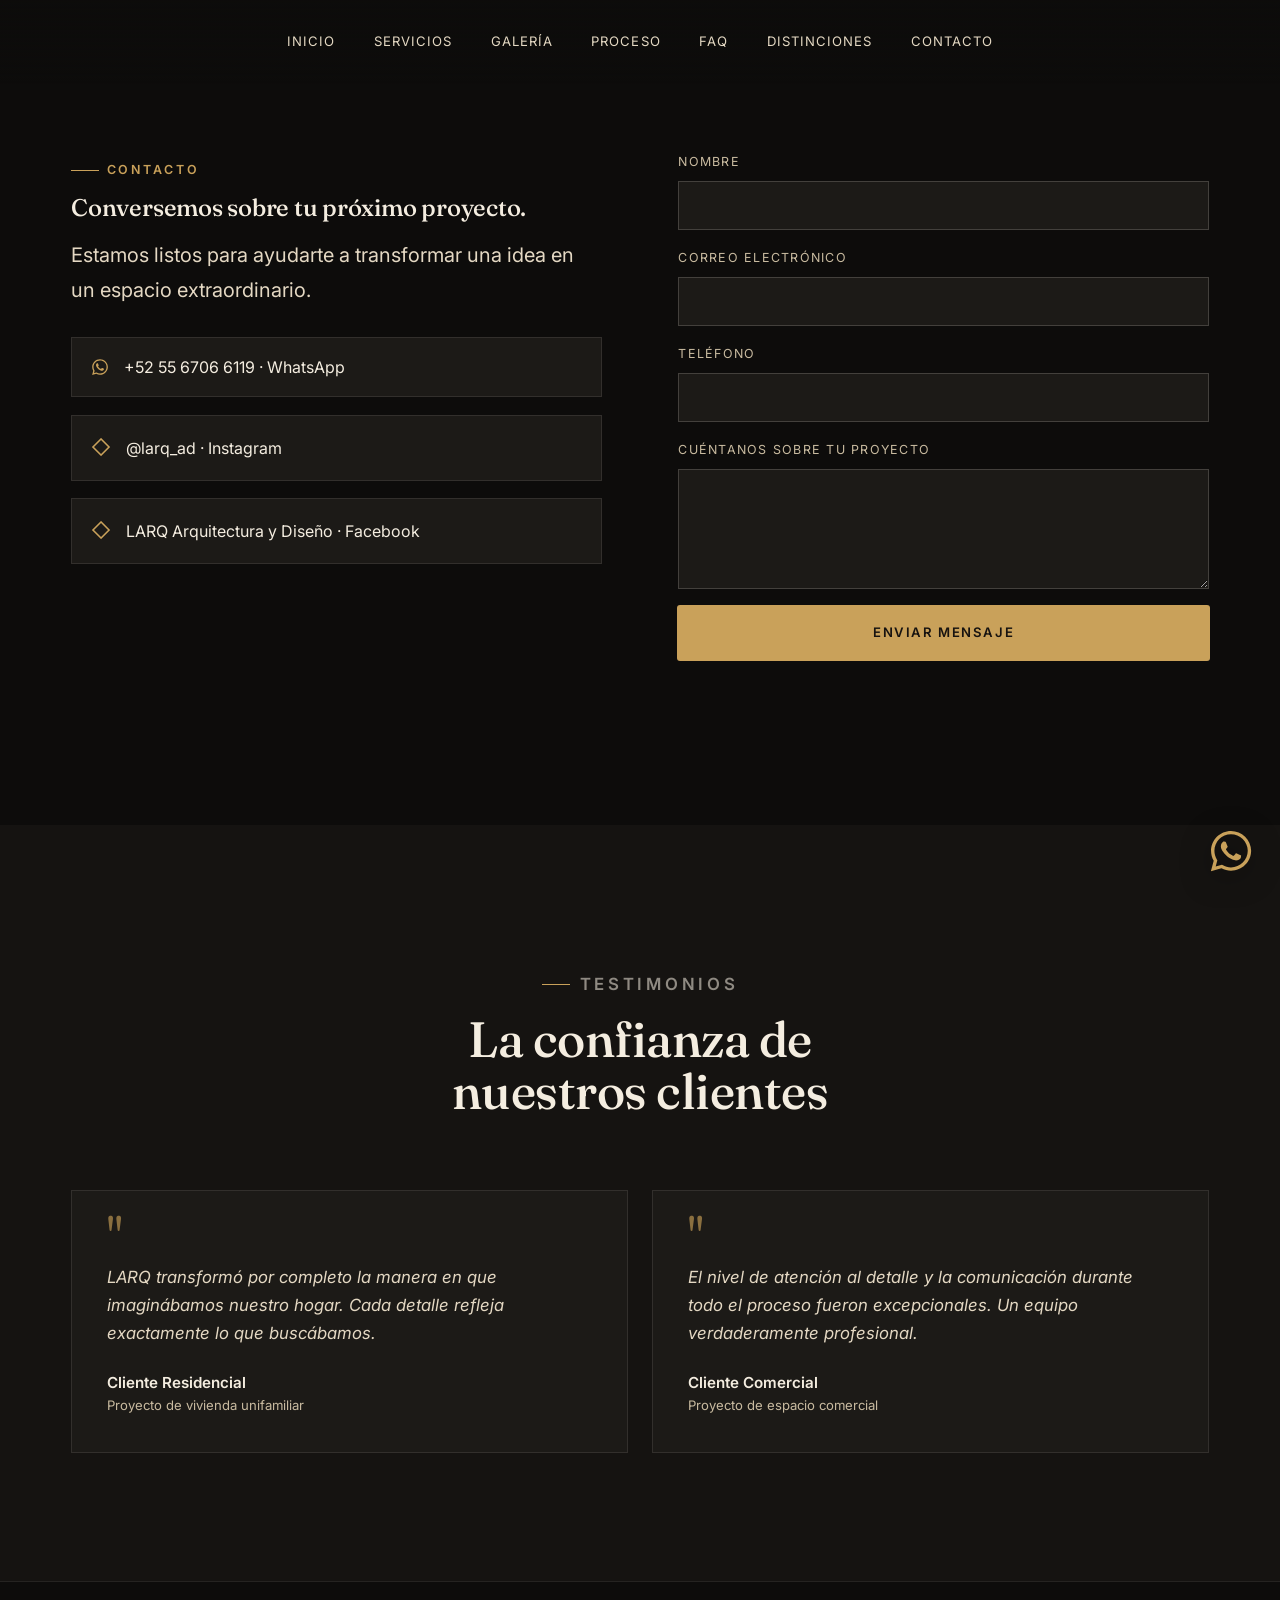
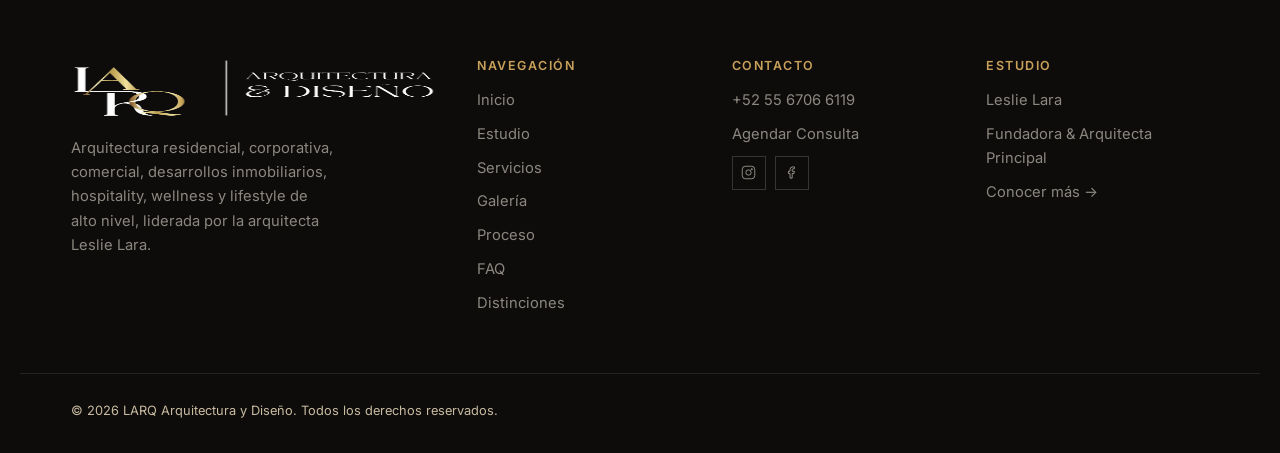
==== contacto.html @ 35f8467f "Mejora desempeño" ====
<!doctype html>
<html lang="es">
<head>
  <meta charset="utf-8">
  <!-- Google Tag Manager -->
  <script>(function(w,d,s,l,i){w[l]=w[l]||[];w[l].push({'gtm.start':
  new Date().getTime(),event:'gtm.js'});var f=d.getElementsByTagName(s)[0],
  j=d.createElement(s),dl=l!='dataLayer'?'&l='+l:'';j.async=true;j.src=
  'https://www.googletagmanager.com/gtm.js?id='+i+dl;f.parentNode.insertBefore(j,f);
  })(window,document,'script','dataLayer','GTM-MJV6HFCL');</script>
  <!-- End Google Tag Manager -->
  <meta name="viewport" content="width=device-width, initial-scale=1">
  <title>Contacto | LARQ Arquitectura y Diseño</title>
  <meta name="description" content="Conversemos sobre tu próximo proyecto. Escríbenos por WhatsApp, Instagram o el formulario de contacto y agendemos una primera consulta.">
  <meta name="robots" content="index, follow, max-image-preview:large">
  <meta name="theme-color" content="#0d0c0b">
  <link rel="canonical" href="https://larqad.com/contacto.html">
  <meta property="og:type" content="website">
  <meta property="og:site_name" content="LARQ Arquitectura y Diseño">
  <meta property="og:locale" content="es_MX">
  <meta property="og:url" content="https://larqad.com/contacto.html">
  <meta property="og:title" content="Contacto | LARQ Arquitectura y Diseño">
  <meta property="og:description" content="Conversemos sobre tu próximo proyecto. Escríbenos por WhatsApp, Instagram o el formulario de contacto y agendemos una primera consulta.">
  <meta property="og:image" content="https://larqad.com/assets/img/gallery/candelabro-completo.webp">
  <meta name="twitter:card" content="summary_large_image">
  <meta name="twitter:title" content="Contacto | LARQ Arquitectura y Diseño">
  <meta name="twitter:description" content="Conversemos sobre tu próximo proyecto. Escríbenos por WhatsApp, Instagram o el formulario de contacto y agendemos una primera consulta.">
  <meta name="twitter:image" content="https://larqad.com/assets/img/gallery/candelabro-completo.webp">
  <link rel="icon" href="assets/img/favicon-32x32.png" sizes="32x32" type="image/png">
  <link rel="icon" href="assets/img/favicon-16x16.png" sizes="16x16" type="image/png">
  <link rel="apple-touch-icon" href="assets/img/apple-touch-icon.png">
  <link rel="manifest" href="site.webmanifest">
  <!-- Verificación de Google Search Console: verifica el dominio por DNS (recomendado) en
       search.google.com/search-console — no requiere tocar este archivo. Si prefieres el método
       de meta tag en su lugar, Google te da una línea <meta name="google-site-verification" ...>
       para pegar aquí. -->
  <link rel="preconnect" href="https://fonts.googleapis.com">
  <link rel="preconnect" href="https://fonts.gstatic.com" crossorigin>
  <link rel="preload" as="style" href="https://fonts.googleapis.com/css2?family=Fraunces:ital,opsz,wght@0,9..144,300..700;1,9..144,300..700&family=Inter:wght@300;400;500;600;700&display=swap">
  <link href="https://fonts.googleapis.com/css2?family=Fraunces:ital,opsz,wght@0,9..144,300..700;1,9..144,300..700&family=Inter:wght@300;400;500;600;700&display=swap" rel="stylesheet" media="print" onload="this.media='all'">
  <noscript><link href="https://fonts.googleapis.com/css2?family=Fraunces:ital,opsz,wght@0,9..144,300..700;1,9..144,300..700&family=Inter:wght@300;400;500;600;700&display=swap" rel="stylesheet"></noscript>
  <link rel="stylesheet" href="styles.css?v=1">
</head>
<body>
  <!-- Google Tag Manager (noscript) -->
  <noscript><iframe src="https://www.googletagmanager.com/ns.html?id=GTM-MJV6HFCL"
  height="0" width="0" style="display:none;visibility:hidden"></iframe></noscript>
  <!-- End Google Tag Manager (noscript) -->

  <a href="#main" class="skip-link">Saltar al contenido</a>

  <div class="splash" aria-hidden="true">
    <img src="assets/img/logo-full.webp" alt="" width="800" height="341">
  </div>

  <header class="nav">
    <div class="container nav-inner">
      <nav class="nav-links" aria-label="Navegación principal">
        <a href="index.html">Inicio</a>
        <a href="servicios.html">Servicios</a>
        <a href="galeria.html">Galería</a>
        <a href="proceso.html">Proceso</a>
        <a href="faq.html">FAQ</a>
        <a href="reconocimientos.html">Distinciones</a>
        <a href="contacto.html" class="active">Contacto</a>
      </nav>
      <button class="nav-burger" aria-label="Abrir menú" aria-expanded="false">
        <span></span><span></span><span></span>
      </button>
    </div>
  </header>

  <div class="mobile-menu" id="mobile-menu">
    <div class="nav-logo"><img src="assets/img/logo-full.webp" alt="LARQ Arquitectura y Diseño" width="800" height="341"></div>
    <a href="index.html">Inicio</a>
    <a href="servicios.html">Servicios</a>
    <a href="galeria.html">Galería</a>
    <a href="proceso.html">Proceso</a>
    <a href="faq.html">FAQ</a>
    <a href="reconocimientos.html">Distinciones</a>
    <a href="contacto.html">Contacto</a>
    <div class="mobile-menu-foot">
      <span>@larq_ad</span>
    </div>
  </div>

  <main id="main">

    <section class="section page-head" id="contacto">
      <div class="container">
        <div class="contact-grid">
          <div class="reveal">
            <p class="kicker">Contacto</p>
            <h1 style="margin-top:.9rem;">Conversemos sobre tu próximo proyecto.</h1>
            <p class="lede" style="margin-top:1.1rem;">Estamos listos para ayudarte a transformar una idea en un espacio extraordinario.</p>
            <div class="contact-info-list">
              <a class="contact-info-item" href="https://wa.me/525567066119" target="_blank" rel="noopener">
                <span class="ico"><svg viewBox="0 0 448 512" fill="currentColor" width="18" height="18" aria-hidden="true"><path d="M380.9 97.1C339 55.1 283.2 32 223.9 32c-122.4 0-222 99.6-222 222 0 39.1 10.2 77.3 29.6 111L0 480l117.7-30.9c32.4 17.7 68.9 27 106.1 27h.1c122.3 0 224.1-99.6 224.1-222 0-59.3-25.2-115-67.1-157zm-157 341.6c-33.2 0-65.7-8.9-94-25.7l-6.7-4-69.8 18.3L72 359.2l-4.4-7c-18.5-29.4-28.2-63.3-28.2-98.2 0-101.7 82.8-184.5 184.6-184.5 49.3 0 95.6 19.2 130.4 54.1 34.8 34.9 56.2 81.2 56.1 130.5 0 101.8-84.9 184.6-186.6 184.6zm101.2-138.2c-5.5-2.8-32.8-16.2-37.9-18-5.1-1.9-8.8-2.8-12.5 2.8-3.7 5.6-14.3 18-17.6 21.8-3.2 3.7-6.5 4.2-12 1.4-32.6-16.3-54-29.1-75.5-66-5.7-9.8 5.7-9.1 16.3-30.3 1.8-3.7.9-6.9-.5-9.7-1.4-2.8-12.5-30.1-17.1-41.2-4.5-10.8-9.1-9.3-12.5-9.5-3.2-.2-6.9-.2-10.6-.2-3.7 0-9.7 1.4-14.8 6.9-5.1 5.6-19.4 19-19.4 46.3 0 27.3 19.9 53.7 22.6 57.4 2.8 3.7 39.1 59.7 94.8 83.8 35.2 15.2 49 16.5 66.6 13.9 10.7-1.6 32.8-13.4 37.4-26.4 4.6-13 4.6-24.1 3.2-26.4-1.3-2.5-5-3.9-10.5-6.6z"/></svg></span><span>+52 55 6706 6119 · WhatsApp</span>
              </a>
              <a class="contact-info-item" href="https://instagram.com/larq_ad" target="_blank" rel="noopener">
                <span class="ico">◇</span><span>@larq_ad · Instagram</span>
              </a>
              <a class="contact-info-item" href="https://www.facebook.com/larqad" target="_blank" rel="noopener">
                <span class="ico">◇</span><span>LARQ Arquitectura y Diseño · Facebook</span>
              </a>
            </div>
          </div>
          <div class="contact-form-wrap reveal">
            <!-- Conectado al Formspree de EdgeBeyond (mismo endpoint que Emerald Spring Hill), enviando a admin@edgebeyond.solutions -->
            <form class="contact-form" data-contact-form action="https://formspree.io/f/xjgndogp" method="POST">
              <input type="hidden" name="_subject" value="Nuevo mensaje de contacto — Sitio LARQ">
              <input type="hidden" name="_sitio" value="larqad.com">
              <div class="field">
                <label for="name">Nombre</label>
                <input id="name" name="name" type="text" required autocomplete="name">
              </div>
              <div class="field">
                <label for="email">Correo Electrónico</label>
                <input id="email" name="email" type="email" required autocomplete="email">
              </div>
              <div class="field">
                <label for="phone">Teléfono</label>
                <input id="phone" name="phone" type="tel" autocomplete="tel">
              </div>
              <div class="field">
                <label for="message">Cuéntanos sobre tu proyecto</label>
                <textarea id="message" name="message" required></textarea>
              </div>
              <button type="submit" class="btn btn-primary">Enviar mensaje</button>
              <p class="form-status" role="status" aria-live="polite"></p>
            </form>
            <div class="form-success" hidden>
              <div class="form-success-icon">✓</div>
              <h3>Mensaje enviado</h3>
              <p>Gracias por escribirnos. Nos pondremos en contacto contigo muy pronto.</p>
            </div>
          </div>
        </div>
      </div>
    </section>

    <section class="section section-alt" id="testimonios">
      <div class="container">
        <div class="section-head center reveal" style="margin-left:auto;margin-right:auto;">
          <p class="kicker">Testimonios</p>
          <h2>La confianza de nuestros clientes</h2>
        </div>
        <div class="testi-track reveal">
          <div class="testi-card">
            <div class="quote-mark">"</div>
            <p>LARQ transformó por completo la manera en que imaginábamos nuestro hogar. Cada detalle refleja exactamente lo que buscábamos.</p>
            <div class="testi-name">Cliente Residencial</div>
            <div class="testi-role">Proyecto de vivienda unifamiliar</div>
          </div>
          <div class="testi-card">
            <div class="quote-mark">"</div>
            <p>El nivel de atención al detalle y la comunicación durante todo el proceso fueron excepcionales. Un equipo verdaderamente profesional.</p>
            <div class="testi-name">Cliente Comercial</div>
            <div class="testi-role">Proyecto de espacio comercial</div>
          </div>
        </div>
      </div>
    </section>

  </main>

  <footer class="footer">
    <div class="container footer-grid">
      <div>
        <div class="footer-logo"><img src="assets/img/logo-full.webp" alt="LARQ Arquitectura y Diseño" width="800" height="341"></div>
        <p style="margin-top:1.2rem; color:var(--beige-mute); max-width:32ch; font-size:.92rem;">Arquitectura residencial, corporativa, comercial, desarrollos inmobiliarios, hospitality, wellness y lifestyle de alto nivel, liderada por la arquitecta Leslie Lara.</p>
      </div>
      <div class="footer-cols">
        <div class="footer-col">
          <h3>Navegación</h3>
          <a href="index.html">Inicio</a>
          <a href="estudio.html">Estudio</a>
          <a href="servicios.html">Servicios</a>
          <a href="galeria.html">Galería</a>
          <a href="proceso.html">Proceso</a>
          <a href="faq.html">FAQ</a>
          <a href="reconocimientos.html">Distinciones</a>
        </div>
        <div class="footer-col">
          <h3>Contacto</h3>
          <a href="https://wa.me/525567066119" target="_blank" rel="noopener">+52 55 6706 6119</a>
          <a href="contacto.html">Agendar Consulta</a>
          <div class="footer-social">
            <a href="https://instagram.com/larq_ad" target="_blank" rel="noopener" aria-label="Instagram">
              <svg viewBox="0 0 24 24" fill="none" stroke="currentColor" stroke-width="1.6"><rect x="2" y="2" width="20" height="20" rx="5"/><circle cx="12" cy="12" r="4.2"/><circle cx="17.3" cy="6.7" r="1"/></svg>
            </a>
            <a href="https://www.facebook.com/larqad" target="_blank" rel="noopener" aria-label="Facebook">
              <svg viewBox="0 0 24 24" fill="none" stroke="currentColor" stroke-width="1.6"><path d="M15 3h-2.5A4.5 4.5 0 0 0 8 7.5V10H5.5v3.5H8V21h3.5v-7.5h3l.5-3.5h-3.5V7.5c0-.8.7-1.5 1.5-1.5H15V3z"/></svg>
            </a>
          </div>
        </div>
        <div class="footer-col">
          <h3>Estudio</h3>
          <span>Leslie Lara</span>
          <span>Fundadora &amp; Arquitecta Principal</span>
          <a href="estudio.html">Conocer más →</a>
        </div>
      </div>
    </div>
    <div class="container footer-bottom">
      <span>© <span id="year"></span> LARQ Arquitectura y Diseño. Todos los derechos reservados.</span>
    </div>
  </footer>

  <div class="lightbox" role="dialog" aria-modal="true" aria-label="Visor de imágenes">
    <button class="lightbox-close" aria-label="Cerrar">✕</button>
    <button class="lightbox-prev" aria-label="Anterior">‹</button>
    <img src="" alt="">
    <button class="lightbox-next" aria-label="Siguiente">›</button>
    <div class="lightbox-caption"></div>
  </div>

  <a class="whatsapp-float" href="https://wa.me/525567066119" target="_blank" rel="noopener" aria-label="Escríbenos por WhatsApp"><svg viewBox="0 0 448 512" fill="currentColor" width="22" height="22" aria-hidden="true"><path d="M380.9 97.1C339 55.1 283.2 32 223.9 32c-122.4 0-222 99.6-222 222 0 39.1 10.2 77.3 29.6 111L0 480l117.7-30.9c32.4 17.7 68.9 27 106.1 27h.1c122.3 0 224.1-99.6 224.1-222 0-59.3-25.2-115-67.1-157zm-157 341.6c-33.2 0-65.7-8.9-94-25.7l-6.7-4-69.8 18.3L72 359.2l-4.4-7c-18.5-29.4-28.2-63.3-28.2-98.2 0-101.7 82.8-184.5 184.6-184.5 49.3 0 95.6 19.2 130.4 54.1 34.8 34.9 56.2 81.2 56.1 130.5 0 101.8-84.9 184.6-186.6 184.6zm101.2-138.2c-5.5-2.8-32.8-16.2-37.9-18-5.1-1.9-8.8-2.8-12.5 2.8-3.7 5.6-14.3 18-17.6 21.8-3.2 3.7-6.5 4.2-12 1.4-32.6-16.3-54-29.1-75.5-66-5.7-9.8 5.7-9.1 16.3-30.3 1.8-3.7.9-6.9-.5-9.7-1.4-2.8-12.5-30.1-17.1-41.2-4.5-10.8-9.1-9.3-12.5-9.5-3.2-.2-6.9-.2-10.6-.2-3.7 0-9.7 1.4-14.8 6.9-5.1 5.6-19.4 19-19.4 46.3 0 27.3 19.9 53.7 22.6 57.4 2.8 3.7 39.1 59.7 94.8 83.8 35.2 15.2 49 16.5 66.6 13.9 10.7-1.6 32.8-13.4 37.4-26.4 4.6-13 4.6-24.1 3.2-26.4-1.3-2.5-5-3.9-10.5-6.6z"/></svg></a>

  <script defer src="main.js?v=1"></script>
  <script>document.getElementById("year").textContent = new Date().getFullYear();</script>
</body>
</html>
---- styles.css ----
/* =============================================================
   LARQ ARQUITECTURA Y DISEÑO — styles.css
   1. Tokens
   2. Reset & base
   3. Utilities
   4. Typography
   5. Components
   6. Sections
   7. Effects
   8. Responsive
   9. Reduced motion
   ============================================================= */

/* =============================================================
   1. Tokens
   ============================================================= */
:root {
  --bg:        #0d0c0b;   /* negro arquitectónico, nunca #000 puro */
  --bg-2:      #151311;   /* grafito */
  --bg-3:      #1c1a17;   /* carbón / cards */
  --antracita: #262320;

  --cream:     #f4ede0;   /* marfil / blanco cálido */
  --sand:      #e4d8c3;   /* arena */
  --beige:     #c9bba0;   /* beige cálido, metadatos */
  --beige-mute: rgba(244,237,224,0.55);

  --gold:      #c9a15a;   /* dorado cepillado */
  --gold-bright: #e8c580; /* oro champagne */
  --gold-dim:  #8a6f3f;

  --line:      rgba(244,237,224,0.10);
  --line-strong: rgba(244,237,224,0.18);

  --ease-out:  cubic-bezier(0.16, 1, 0.3, 1);
  --ease-in:   cubic-bezier(0.7, 0, 0.84, 0);
  --ease-soft: cubic-bezier(0.25, 0.46, 0.45, 0.94);

  --serif: "Fraunces", "Times New Roman", serif;
  --sans: "Inter", -apple-system, sans-serif;

  --container: 1240px;
  --gutter: clamp(1.25rem, 4vw, 3.5rem);
  --nav-h: 84px;
}

/* =============================================================
   2. Reset & base
   ============================================================= */
*, *::before, *::after { box-sizing: border-box; margin: 0; }
html {
  -webkit-text-size-adjust: 100%;
  scroll-behavior: smooth;
}
body {
  background: var(--bg);
  color: var(--cream);
  font-family: var(--sans);
  font-size: 16px;
  line-height: 1.65;
  -webkit-font-smoothing: antialiased;
  text-rendering: optimizeLegibility;
  overflow-x: clip;
  overscroll-behavior-y: none;
}
img, svg, video { display: block; max-width: 100%; }
img { height: auto; }
button { font: inherit; color: inherit; cursor: pointer; border: 0; background: none; }
a { color: inherit; text-decoration: none; }
p { text-wrap: pretty; }
h1, h2, h3, h4 { text-wrap: balance; line-height: 1.06; letter-spacing: -0.01em; font-family: var(--serif); font-weight: 500; }
ul, ol { list-style: none; padding: 0; }
::selection { background: var(--gold); color: var(--bg); }

:focus-visible {
  outline: 2px solid var(--gold);
  outline-offset: 3px;
  border-radius: 4px;
}

.skip-link {
  position: fixed; top: -100px; left: 1rem;
  padding: .6rem 1rem; background: var(--gold); color: var(--bg);
  z-index: 9999; border-radius: 6px; font-weight: 600;
  transition: top .3s var(--ease-out);
}
.skip-link:focus { top: 1rem; }

/* =============================================================
   3. Utilities
   ============================================================= */
.container { max-width: var(--container); margin: 0 auto; padding: 0 var(--gutter); }
.sr-only {
  position: absolute; width: 1px; height: 1px; padding: 0; margin: -1px;
  overflow: hidden; clip: rect(0,0,0,0); white-space: nowrap; border: 0;
}
.section { padding: clamp(4.5rem, 10vw, 9rem) 0; position: relative; }
.section-alt { background: var(--bg-2); }
.kicker {
  font-size: .78rem;
  letter-spacing: .22em;
  text-transform: uppercase;
  color: var(--gold);
  font-weight: 600;
  display: inline-flex;
  align-items: center;
  gap: .6em;
}
.kicker::before {
  content: "";
  width: 28px; height: 1px;
  background: var(--gold);
  display: inline-block;
}
.section-head { max-width: 640px; margin-bottom: clamp(2.5rem, 6vw, 4.5rem); }
.section-head h2 { font-size: clamp(2rem, 4vw, 3.1rem); margin-top: .9rem; }
.section-head h1 { font-size: clamp(2.2rem, 4.6vw, 3.4rem); margin-top: .9rem; }
.section-head p { color: var(--beige-mute); margin-top: 1.1rem; font-size: 1.05rem; }
.section-head.center { margin-left: auto; margin-right: auto; text-align: center; }
.page-head{ padding-top: clamp(7rem, 14vw, 9.5rem); }

.divider-gold {
  width: 60px; height: 2px;
  background: linear-gradient(90deg, var(--gold), transparent);
  margin: 1.5rem 0;
}

.reveal { opacity: 0; transform: translateY(36px); transition: opacity .9s var(--ease-out), transform .9s var(--ease-out); }
.reveal.is-visible { opacity: 1; transform: translateY(0); }
.reveal[data-split] { opacity: 1; transform: none; }

/* =============================================================
   4. Typography
   ============================================================= */
.eyebrow-italic { font-style: italic; color: var(--gold-bright); }
.lede { font-size: clamp(1.05rem, 1.6vw, 1.25rem); color: var(--sand); line-height: 1.75; }

/* =============================================================
   5. Components
   ============================================================= */

/* Nav */
.nav {
  position: fixed; top: 0; left: 0; right: 0; z-index: 400;
  height: var(--nav-h);
  display: flex; align-items: center;
  background: linear-gradient(to bottom, rgba(13,12,11,.85), transparent);
  transition: background .4s var(--ease-out), border-color .4s var(--ease-out), backdrop-filter .4s var(--ease-out);
  border-bottom: 1px solid transparent;
}
.nav.is-solid {
  background: rgba(13,12,11,.92);
  backdrop-filter: blur(14px);
  border-color: var(--line);
}
.nav-inner { display: flex; align-items: center; justify-content: center; width: 100%; position: relative; }
.nav-logo img { height: 34px; width: auto; }
.nav-links { display: none; gap: 2.4rem; align-items: center; }
.nav-links a {
  font-size: .82rem; letter-spacing: .08em; text-transform: uppercase;
  color: var(--sand); position: relative; padding: .3rem 0;
}
.nav-links a::after {
  content: ""; position: absolute; left: 0; bottom: 0; height: 1px; width: 0;
  background: var(--gold); transition: width .35s var(--ease-out);
}
.nav-links a:hover::after { width: 100%; }
.nav-links a:hover { color: var(--gold-bright); }
.nav-inner .nav-cta {
  display: none;
}
.nav-burger {
  display: flex; flex-direction: column; gap: 5px; width: 26px;
  z-index: 500; background: none; border: none; padding: .5rem;
}
@media (max-width: 959px) {
  .nav-burger { position: absolute; right: var(--gutter); top: 50%; transform: translateY(-50%); }
}
.nav-burger span { height: 1.5px; width: 100%; background: var(--cream); transition: transform .35s var(--ease-out), opacity .3s; }
.nav-burger.is-open span:nth-child(1) { transform: translateY(6.5px) rotate(45deg); }
.nav-burger.is-open span:nth-child(2) { opacity: 0; }
.nav-burger.is-open span:nth-child(3) { transform: translateY(-6.5px) rotate(-45deg); }

.mobile-menu {
  position: fixed; inset: 0; z-index: 350;
  background: var(--bg);
  display: flex; flex-direction: column; justify-content: center; align-items: center;
  gap: 1.6rem;
  padding: 5.5rem 1.5rem 2rem; /* keeps content clear of the status bar and the footer info below it */
  overflow-y: auto; /* never overlaps the footer info — scrolls instead on short screens */
  transform: translateY(-100%);
  transition: transform .5s var(--ease-out);
}
.mobile-menu.is-open { transform: translateY(0); }
.mobile-menu a { font-family: var(--serif); font-size: 1.8rem; color: var(--cream); }
.mobile-menu a:hover { color: var(--gold); }
.mobile-menu .nav-logo { margin-bottom: 1rem; }
.mobile-menu .nav-logo img { height: 40px; }
.mobile-menu-foot {
  display: flex; gap: 1.5rem; font-size: .85rem; color: var(--beige);
  margin-top: .5rem; padding-bottom: 1rem; /* normal flow — can't collide with the CTA above it */
}

/* Buttons */
.btn {
  display: inline-flex; align-items: center; justify-content: center; gap: .6rem;
  padding: 1rem 2rem;
  font-size: .82rem; letter-spacing: .12em; text-transform: uppercase; font-weight: 600;
  border-radius: 2px;
  transition: transform .4s var(--ease-out), box-shadow .4s var(--ease-out), background .4s var(--ease-out), color .4s var(--ease-out);
  white-space: nowrap;
}
.btn-primary {
  background: var(--gold);
  color: #171310;
  box-shadow: 0 0 0 1px var(--gold);
}
.btn-primary:hover { background: var(--gold-bright); box-shadow: 0 8px 30px rgba(201,161,90,.35); transform: translateY(-2px); }
.btn-ghost {
  color: var(--cream);
  box-shadow: 0 0 0 1px var(--line-strong);
}
.btn-ghost:hover { box-shadow: 0 0 0 1px var(--gold); color: var(--gold-bright); transform: translateY(-2px); }
.btn-sm { padding: .6rem 1.5rem; font-size: .72rem; letter-spacing: .1em; font-weight: 500; }
.btn-whatsapp {
  background: transparent; color: var(--gold-bright); box-shadow: 0 0 0 1px var(--gold-dim);
}
.btn-whatsapp:hover { box-shadow: 0 0 0 1px var(--gold); background: rgba(201,161,90,.08); }

/* Cards */
.card {
  background: var(--bg-3);
  border: 1px solid var(--line);
  padding: 2.2rem;
  border-radius: 3px;
  transition: transform .5s var(--ease-out), border-color .5s var(--ease-out), box-shadow .5s var(--ease-out);
  position: relative;
  overflow: hidden;
}
.card::before {
  content: "";
  position: absolute; inset: 0;
  background: radial-gradient(420px circle at var(--mx,50%) var(--my,50%), rgba(201,161,90,.10), transparent 60%);
  opacity: 0; transition: opacity .4s;
  pointer-events: none;
}
.card:hover::before { opacity: 1; }
.card:hover { transform: translateY(-6px); border-color: var(--gold-dim); box-shadow: 0 20px 50px rgba(0,0,0,.4); }
.card .num { font-family: var(--serif); font-size: .95rem; color: var(--gold); }
.card h3 { font-size: 1.35rem; margin: 1rem 0 .7rem; }
.card p { color: var(--beige-mute); font-size: .95rem; }

/* =============================================================
   6. Sections
   ============================================================= */

/* Hero */
.hero {
  min-height: 100svh;
  position: relative;
  display: flex; align-items: flex-end;
  overflow: hidden;
}
.hero-bg { position: absolute; inset: 0; }
.hero-bg img { width: 100%; height: 100%; object-fit: cover; object-position: center 70%; position:absolute; inset:0; opacity:0; transition: opacity 1.6s ease; }
.hero-bg img.is-active { opacity:1; }
.hero-tint {
  position: absolute; inset: 0;
  background:
    linear-gradient(to top, rgba(13,12,11,.97) 5%, rgba(13,12,11,.55) 48%, rgba(13,12,11,.35) 100%),
    linear-gradient(120deg, rgba(13,12,11,.55), transparent 55%);
}
.hero-grain {
  position: absolute; inset: 0; opacity: .05; mix-blend-mode: overlay;
  background-image: url("data:image/svg+xml,%3Csvg xmlns='http://www.w3.org/2000/svg' width='120' height='120'%3E%3Cfilter id='n'%3E%3CfeTurbulence type='fractalNoise' baseFrequency='0.9' numOctaves='2' stitchTiles='stitch'/%3E%3C/filter%3E%3Crect width='100%25' height='100%25' filter='url(%23n)'/%3E%3C/svg%3E");
}
.hero-inner { position: relative; z-index: 2; padding: 0 var(--gutter) clamp(2.5rem, 6vw, 4.5rem); width: 100%; display: flex; flex-direction: column; gap: clamp(2.4rem, 6vw, 4rem); }
.hero-top { display: flex; align-items: center; justify-content: space-between; gap: clamp(2rem, 6vw, 5rem); flex-wrap: wrap; }
.hero-copy { flex: 1 1 440px; min-width: 280px; }
.hero-copy .kicker { margin-bottom: 1.6rem; }
.hero-logo-wrap { flex: 0 1 420px; display: flex; justify-content: flex-end; }
.hero-logo-gold { width: clamp(200px, 24vw, 400px); height: auto; opacity: .96; filter: drop-shadow(0 25px 60px rgba(0,0,0,.55)); }
.hero-title {
  font-size: clamp(2.5rem, 6.4vw, 5.4rem);
  color: var(--cream);
  max-width: 16ch;
}
.hero-title em { font-style: italic; color: var(--gold-bright); }
.hero-sub {
  margin-top: 1.6rem;
  max-width: 46ch;
  font-size: clamp(1rem, 1.3vw, 1.2rem);
  color: var(--sand);
}
.hero-actions { display: flex; flex-wrap: wrap; justify-content: center; gap: .9rem; }
@media (max-width: 720px) {
  .hero-logo-wrap { justify-content: center; width: 100%; }
  .hero-logo-gold { width: min(58vw, 260px); }
}
.hero-scroll {
  position: absolute; right: var(--gutter); bottom: 2.4rem; z-index: 2;
  display: none; flex-direction: column; align-items: center; gap: .6rem;
  color: var(--beige); font-size: .72rem; letter-spacing: .18em; text-transform: uppercase;
}
.hero-scroll-line { width: 1px; height: 40px; background: linear-gradient(var(--gold), transparent); animation: scrollpulse 2.4s ease-in-out infinite; }
@keyframes scrollpulse { 0%,100% { opacity: .3; } 50% { opacity: 1; } }

/* About */
.about-grid {
  display: grid; gap: clamp(2.5rem, 6vw, 6rem);
  grid-template-columns: 1fr;
}
.about-num { font-family: var(--serif); font-size: 5rem; color: var(--gold-dim); line-height: 1; }
.about-text p { color: var(--sand); margin-top: 1.3rem; font-size: 1.05rem; }
.about-text p:first-child { margin-top: 0; }

/* Founder */
.founder {
  display: grid; gap: 3rem;
  grid-template-columns: 1fr;
  align-items: center;
}
.founder-photo { position: relative; }
.founder-photo img {
  width: 100%; aspect-ratio: 4/5; object-fit: cover; object-position: center 12%;
  filter: saturate(1.02) contrast(1.02);
  border: 1px solid var(--line-strong);
}
.founder-photo::after {
  content: ""; position: absolute; inset: 18px -18px -18px 18px;
  border: 1px solid var(--gold-dim); z-index: -1;
}
.founder-name { font-size: clamp(1.9rem, 3.3vw, 2.6rem); }
.founder-role { color: var(--gold); font-size: .85rem; letter-spacing: .12em; text-transform: uppercase; margin-top: .5rem; }
.founder-text p { color: var(--sand); margin-top: 1.2rem; }
.founder-quote {
  margin-top: 2rem; padding-left: 1.4rem; border-left: 2px solid var(--gold);
  font-family: var(--serif); font-style: italic; font-size: 1.25rem; color: var(--cream);
}
.founder-quote cite { display: block; margin-top: .8rem; font-style: normal; font-size: .8rem; color: var(--beige); letter-spacing: .08em; text-transform: uppercase; }

/* Philosophy */
.philosophy-list { display: grid; gap: 0; grid-template-columns: 1fr; margin-top: 1rem; }
.philosophy-item {
  display: flex; align-items: center; gap: 1.2rem;
  padding: 1.3rem 0; border-bottom: 1px solid var(--line);
}
.philosophy-item:first-child { border-top: 1px solid var(--line); }
.philosophy-item .mark { color: var(--gold); font-size: 1.1rem; }
.philosophy-item span:last-child { font-size: 1.05rem; color: var(--sand); }

/* Services */
.services-grid { display: grid; gap: 1.4rem; grid-template-columns: 1fr; margin-top: 1rem; }

/* Portfolio */
.portfolio-grid { display: grid; gap: 1.4rem; grid-template-columns: 1fr; margin-top: 1rem; }
.portfolio-card { position: relative; overflow: hidden; aspect-ratio: 4/5; cursor: pointer; }
.portfolio-card img { width: 100%; height: 100%; object-fit: cover; transition: transform .8s var(--ease-out), filter .8s var(--ease-out); }
.portfolio-card:hover img { transform: scale(1.08); filter: saturate(1.15) brightness(1.05); }
.portfolio-overlay {
  position: absolute; inset: 0;
  background: linear-gradient(to top, rgba(13,12,11,.92), transparent 55%);
  display: flex; align-items: flex-end; padding: 1.4rem;
}
.portfolio-overlay .label { font-family: var(--serif); font-size: 1.25rem; color: var(--cream); }
.portfolio-overlay .num { display: block; color: var(--gold); font-size: .78rem; letter-spacing: .14em; margin-bottom: .3rem; }

/* Gallery masonry */
.gallery-masonry {
  column-count: 1; column-gap: 1.1rem; margin-top: 1rem;
}
.gallery-item {
  break-inside: avoid; margin-bottom: 1.1rem; position: relative; overflow: hidden;
  cursor: zoom-in; border: 1px solid var(--line);
}
.gallery-item img { width: 100%; display: block; transition: transform .7s var(--ease-out), filter .7s var(--ease-out); }
.gallery-item:hover img { transform: scale(1.06); filter: saturate(1.12); }
.gallery-item::after {
  content: "＋"; position: absolute; top: .8rem; right: .8rem;
  width: 34px; height: 34px; border-radius: 50%;
  background: rgba(13,12,11,.65); border: 1px solid var(--gold-dim);
  color: var(--gold-bright); display: flex; align-items: center; justify-content: center;
  opacity: 0; transform: scale(.8); transition: opacity .3s, transform .3s;
  font-size: 1rem;
}
.gallery-item:hover::after { opacity: 1; transform: scale(1); }

/* Detail showcase — atención obsesiva al detalle */
.detail-grid {
  display: grid; gap: 1.1rem; grid-template-columns: 1fr; margin-top: 1rem;
}
.detail-item {
  position: relative; overflow: hidden; cursor: zoom-in;
  aspect-ratio: 4/5; border: 1px solid var(--line);
}
.detail-item img {
  width: 100%; height: 100%; object-fit: cover; display: block;
  transition: transform 1s var(--ease-out), filter 1s var(--ease-out);
  filter: saturate(1.02) brightness(.96);
}
.detail-item:hover img { transform: scale(1.07); filter: saturate(1.14) brightness(1.02); }
.detail-item-num {
  position: absolute; top: 1.2rem; left: 1.2rem; z-index: 2;
  font-family: var(--serif); font-size: .82rem; color: var(--gold-bright);
  letter-spacing: .1em;
  opacity: 0; transform: translateY(-8px);
  transition: opacity .5s var(--ease-out), transform .5s var(--ease-out);
}
.detail-item:hover .detail-item-num { opacity: 1; transform: translateY(0); }
.detail-item-overlay {
  position: absolute; inset: 0; z-index: 1;
  background: linear-gradient(to top, rgba(13,12,11,.95) 0%, rgba(13,12,11,.55) 32%, transparent 60%);
  opacity: 0; transition: opacity .5s var(--ease-out);
  display: flex; align-items: flex-end; padding: 1.5rem;
}
.detail-item:hover .detail-item-overlay { opacity: 1; }
.detail-item-cap {
  transform: translateY(14px); opacity: 0;
  transition: transform .55s var(--ease-out) .05s, opacity .55s var(--ease-out) .05s;
}
.detail-item:hover .detail-item-cap { transform: translateY(0); opacity: 1; }
.detail-item-cap .line { width: 32px; height: 1px; background: var(--gold); margin-bottom: .8rem; }
.detail-item-cap h3 { font-size: 1.2rem; color: var(--cream); }
.detail-item-cap p { font-size: .85rem; color: var(--beige-mute); margin-top: .4rem; max-width: 30ch; }
.detail-item-border {
  position: absolute; inset: 10px; z-index: 2; pointer-events: none;
  border: 1px solid rgba(232,197,128,0); transition: border-color .5s var(--ease-out);
}
.detail-item:hover .detail-item-border { border-color: rgba(232,197,128,.45); }

/* Lightbox */
.lightbox {
  position: fixed; inset: 0; z-index: 600;
  background: rgba(10,9,8,.96);
  display: flex; align-items: center; justify-content: center;
  opacity: 0; pointer-events: none; transition: opacity .35s var(--ease-out);
  padding: 2rem;
}
.lightbox.is-open { opacity: 1; pointer-events: auto; }
.lightbox img { max-width: min(92vw, 1200px); max-height: 86vh; object-fit: contain; border: 1px solid var(--line-strong); }
.lightbox-close, .lightbox-prev, .lightbox-next {
  position: absolute; color: var(--cream); background: rgba(255,255,255,.05);
  border: 1px solid var(--line-strong); border-radius: 50%;
  width: 46px; height: 46px; display: flex; align-items: center; justify-content: center;
  font-size: 1.1rem; transition: background .3s, border-color .3s;
}
.lightbox-close:hover, .lightbox-prev:hover, .lightbox-next:hover { background: rgba(201,161,90,.15); border-color: var(--gold); }
.lightbox-close { top: 1.5rem; right: 1.5rem; }
.lightbox-prev { left: 1.5rem; top: 50%; transform: translateY(-50%); }
.lightbox-next { right: 1.5rem; top: 50%; transform: translateY(-50%); }
.lightbox-caption { position: absolute; bottom: 1.6rem; left: 0; right: 0; text-align: center; color: var(--beige); font-size: .85rem; }

/* Why choose us */
.diff-ribbon { margin-top: 2.5rem; overflow: hidden; -webkit-mask-image: linear-gradient(90deg, transparent, #000 6%, #000 94%, transparent); mask-image: linear-gradient(90deg, transparent, #000 6%, #000 94%, transparent); }
.diff-track { display: flex; align-items: center; width: max-content; gap: 3.2rem; animation: diffScroll 26s linear infinite; }
.diff-track:hover { animation-play-state: paused; }
.diff-track .diff-word { display: flex; align-items: center; gap: .8rem; font-family: var(--serif); font-style: italic; font-size: clamp(1.15rem, 2.4vw, 1.6rem); color: var(--sand); white-space: nowrap; }
.diff-track .diff-word .gold-dot { width: 6px; height: 6px; border-radius: 50%; background: var(--gold); flex-shrink: 0; }
@keyframes diffScroll { from { transform: translateX(0); } to { transform: translateX(-50%); } }

/* Process timeline */
.timeline { position: relative; margin-top: 2rem; }
.timeline::before { content: ""; position: absolute; left: 19px; top: 0; bottom: 0; width: 1px; background: var(--line-strong); }
.timeline-item { position: relative; padding-left: 4.2rem; padding-bottom: 2.6rem; }
.timeline-item:last-child { padding-bottom: 0; }
.timeline-dot {
  position: absolute; left: 0; top: 0; width: 40px; height: 40px; border-radius: 50%;
  border: 1px solid var(--gold-dim); background: var(--bg-3);
  display: flex; align-items: center; justify-content: center;
  font-family: var(--serif); font-size: .85rem; color: var(--gold-bright);
}
.timeline-dot span{ width:7px; height:7px; border-radius:50%; background:var(--gold); }
.timeline-item h3 { font-size: 1.3rem; margin-bottom: .4rem; }
.timeline-item p { color: var(--beige-mute); font-size: .95rem; }

/* Reconocimientos */
.reconocimiento-year { color: var(--gold-bright); font-size: .82rem; letter-spacing: .05em; text-transform: uppercase; margin-bottom: .5rem; }
.timeline-item h3 a { color: inherit; text-decoration: none; border-bottom: 1px solid var(--gold-dim); transition: color .25s var(--ease-out), border-color .25s var(--ease-out); }
.timeline-item h3 a:hover { color: var(--gold-bright); border-color: var(--gold-bright); }

/* Testimonials */
.testi-track { display: grid; gap: 1.5rem; grid-template-columns: 1fr; margin-top: 1rem; }
.testi-card { background: var(--bg-3); border: 1px solid var(--line); padding: 2.2rem; position: relative; }
.testi-card .quote-mark { font-family: var(--serif); font-size: 3rem; color: var(--gold-dim); line-height: .4; }
.testi-card p { color: var(--sand); font-style: italic; margin: 1.2rem 0 1.4rem; font-size: 1.05rem; }
.testi-name { font-weight: 600; color: var(--cream); font-size: .95rem; }
.testi-role { color: var(--beige); font-size: .82rem; }

/* FAQ */
.faq-list { margin-top: 1rem; border-top: 1px solid var(--line); }
.faq-item { border-bottom: 1px solid var(--line); }
.faq-q {
  width: 100%; display: flex; justify-content: space-between; align-items: center;
  padding: 1.4rem 0; text-align: left; font-size: 1.05rem; color: var(--cream);
}
.faq-q .plus { color: var(--gold); font-size: 1.2rem; transition: transform .35s var(--ease-out); flex-shrink: 0; margin-left: 1rem; }
.faq-item.is-open .faq-q .plus { transform: rotate(45deg); }
.faq-a { max-height: 0; overflow: hidden; transition: max-height .45s var(--ease-out); }
.faq-a p { color: var(--beige-mute); padding-bottom: 1.4rem; max-width: 62ch; }

/* Inspiration editorial */
.inspiration-grid { display: grid; gap: clamp(2rem, 5vw, 4rem); grid-template-columns: 1fr; align-items: center; margin-top: 1rem; }
.inspiration-img { aspect-ratio: 3/4; overflow: hidden; }
.inspiration-img img { width: 100%; height: 100%; object-fit: cover; }
.inspiration-text p { color: var(--sand); margin-top: 1.1rem; }

/* Instagram strip */
.insta-head { display: flex; align-items: center; justify-content: space-between; flex-wrap: wrap; gap: 1rem; }
.insta-grid { display: grid; grid-template-columns: repeat(2, 1fr); gap: .6rem; margin-top: 1.6rem; }
.insta-item { aspect-ratio: 1/1; overflow: hidden; position: relative; }
.insta-item img { width: 100%; height: 100%; object-fit: cover; transition: transform .6s var(--ease-out); }
.insta-item:hover img { transform: scale(1.1); }
.insta-item::after {
  content: "◇"; position: absolute; inset: 0; display: flex; align-items: center; justify-content: center;
  color: var(--gold-bright); font-size: 1.3rem; background: rgba(13,12,11,.35); opacity: 0; transition: opacity .35s;
}
.insta-item:hover::after { opacity: 1; }

/* Contact */
.contact-grid { display: grid; gap: clamp(2.5rem, 6vw, 5rem); grid-template-columns: 1fr; }
.contact-info-list { margin-top: 1.8rem; display: flex; flex-direction: column; gap: 1.1rem; }
.contact-info-item {
  display: flex; align-items: center; gap: .9rem;
  padding: 1rem 1.2rem; border: 1px solid var(--line); background: var(--bg-3);
  transition: border-color .3s, transform .3s;
}
.contact-info-item:hover { border-color: var(--gold-dim); transform: translateX(4px); }
.contact-info-item .ico { color: var(--gold); font-size: 1.2rem; display: flex; align-items: center; }
.contact-form { display: grid; gap: 1.1rem; }
.contact-form-wrap { position: relative; }
.form-success { text-align: center; padding: clamp(3.2rem, 9vw, 5.5rem) 1rem; border: 1px solid var(--line); background: var(--bg-3); }
.form-success-icon {
  width: 54px; height: 54px; border-radius: 50%; border: 1px solid var(--gold);
  display: flex; align-items: center; justify-content: center; margin: 0 auto 1.3rem;
  color: var(--gold-bright); font-size: 1.3rem;
}
.form-success h3 { font-size: clamp(1.3rem, 2.6vw, 1.7rem); margin-bottom: .6rem; }
.form-success p { color: var(--beige-mute); }
.field { display: flex; flex-direction: column; gap: .5rem; }
.field label { font-size: .78rem; letter-spacing: .1em; text-transform: uppercase; color: var(--beige); }
.field input, .field textarea {
  background: var(--bg-3); border: 1px solid var(--line-strong); color: var(--cream);
  padding: .9rem 1rem; font-family: var(--sans); font-size: .95rem;
  transition: border-color .3s, box-shadow .3s;
}
.field input:focus, .field textarea:focus { border-color: var(--gold); box-shadow: 0 0 0 3px rgba(201,161,90,.12); outline: none; }
.field textarea { resize: vertical; min-height: 120px; }
.form-status { font-size: .88rem; color: var(--gold-bright); min-height: 1.4em; }

/* Final CTA */
.final-cta {
  position: relative; text-align: center;
  padding: clamp(5rem, 12vw, 9rem) var(--gutter);
  overflow: hidden;
}
.final-cta-bg { position: absolute; inset: 0; }
.final-cta-bg img { width: 100%; height: 100%; object-fit: cover; }
.final-cta-tint { position: absolute; inset: 0; background: linear-gradient(rgba(13,12,11,.88), rgba(13,12,11,.94)); }
.final-cta-inner { position: relative; z-index: 2; max-width: 760px; margin: 0 auto; }
.final-cta h2 { font-size: clamp(2.1rem, 5vw, 3.4rem); }
.final-cta p { color: var(--sand); margin-top: 1.3rem; font-size: 1.08rem; }
.final-cta .btn { margin-top: 2.2rem; }

/* Footer */
.footer { border-top: 1px solid var(--line); padding: clamp(3rem, 6vw, 5rem) 0 2rem; }
.footer-grid { display: grid; gap: 2.5rem; grid-template-columns: 1fr; }
.footer-logo img { height: 58px; }
.footer-cols { display: grid; gap: 2rem; grid-template-columns: repeat(2, 1fr); }
.footer-col h3 { font-family: var(--sans); font-size: .78rem; letter-spacing: .12em; text-transform: uppercase; color: var(--gold); margin-bottom: 1rem; font-weight: 600;}
.footer-col a, .footer-col span { display: block; color: var(--beige-mute); font-size: .92rem; margin-bottom: .6rem; }
.footer-col a:hover { color: var(--gold-bright); }
.footer-social { display: flex; gap: .6rem; margin-top: .4rem; }
.footer-social a { width: 34px; height: 34px; display: flex; align-items: center; justify-content: center; border: 1px solid var(--line-strong); color: var(--beige-mute); transition: all .25s ease; margin-bottom: 0; }
.footer-social a:hover { background: var(--gold); border-color: var(--gold); color: var(--ink); }
.footer-social svg { width: 15px; height: 15px; }
.footer-bottom {
  margin-top: 3rem; padding-top: 1.6rem; border-top: 1px solid var(--line);
  display: flex; flex-direction: column; gap: .8rem; font-size: .8rem; color: var(--beige);
}
.footer-bottom .made { color: var(--beige); }

/* Sticky WhatsApp button */
.whatsapp-float {
  position: fixed; bottom: 1.6rem; right: 1.6rem; z-index: 300;
  width: 46px; height: 46px;
  color: var(--gold);
  display: flex; align-items: center; justify-content: center;
  filter: drop-shadow(0 6px 14px rgba(0,0,0,.5));
  transition: transform .35s var(--ease-out), filter .35s var(--ease-out);
}
.whatsapp-float svg { width: 100%; height: 100%; }
.whatsapp-float:hover { transform: scale(1.08); filter: drop-shadow(0 8px 18px rgba(201,161,90,.45)); }

/* Splash */
.splash {
  position: fixed; inset: 0; z-index: 900; background: var(--bg);
  display: flex; align-items: center; justify-content: center;
  animation: splashOut .5s var(--ease-out) 1.8s forwards;
}
.splash img { height: 180px; animation: splashLogo 1.6s var(--ease-soft); }
@keyframes splashLogo { from { opacity: 0; transform: translateY(10px); } to { opacity: 1; transform: translateY(0); } }
@keyframes splashOut { to { opacity: 0; visibility: hidden; pointer-events: none; } }

.splash.video-mode { animation: none; }
.splash.video-mode.is-hiding { animation: splashOut .7s var(--ease-out) forwards; }
.splash-video { position: absolute; inset: 0; width: 100%; height: 100%; object-fit: cover; background: var(--bg); }
@media (max-width: 1024px) {
  .splash-video { object-fit: contain; } /* el video es horizontal; en celulares y tablets (retrato o paisaje) "cover" recortaba el logo — "contain" lo muestra completo */
}
.splash-skip {
  position: absolute; bottom: clamp(1.4rem, 4vw, 2.4rem); right: clamp(1.4rem, 4vw, 2.4rem); z-index: 2;
  font-family: var(--sans); font-size: .68rem; letter-spacing: .14em; text-transform: uppercase;
  color: var(--beige-mute); background: transparent; border: 1px solid var(--line-strong);
  padding: .65rem 1.2rem; cursor: pointer; transition: all .25s ease;
}
.splash-skip:hover { color: var(--gold-bright); border-color: var(--gold); }

/* =============================================================
   8. Responsive
   ============================================================= */
@media (min-width: 540px) {
  .footer-cols { grid-template-columns: repeat(3, 1fr); }
  .insta-grid { grid-template-columns: repeat(3, 1fr); }
}

@media (min-width: 720px) {
  .about-grid { grid-template-columns: .8fr 1.2fr; }
  .founder { grid-template-columns: .85fr 1.15fr; }
  .services-grid { grid-template-columns: repeat(2, 1fr); }
  .portfolio-grid { grid-template-columns: repeat(2, 1fr); }
  .gallery-masonry { column-count: 2; }
  .detail-grid { grid-template-columns: repeat(3, 1fr); }
  .detail-item:nth-child(2) { margin-top: 2.4rem; }
  .testi-track { grid-template-columns: repeat(2, 1fr); }
  .inspiration-grid { grid-template-columns: 1fr 1fr; }
  .contact-grid { grid-template-columns: 1fr 1fr; }
}

@media (min-width: 960px) {
  .nav-links { display: flex; }
  .nav-inner .nav-cta { display: inline-flex; }
  .nav-burger { display: none; }
  .hero-scroll { display: flex; }
  .gallery-masonry { column-count: 3; }
  .insta-grid { grid-template-columns: repeat(6, 1fr); }
  .portfolio-grid { grid-template-columns: repeat(3, 1fr); }
  .footer-grid { grid-template-columns: 1fr 2fr; }
}

@media (min-width: 1280px) {
  .services-grid { grid-template-columns: repeat(3, 1fr); }
}

/* =============================================================
   9. Reduced motion — only intrusive effects
   ============================================================= */
@media (prefers-reduced-motion: reduce) {
  .hero-scroll-line { animation: none; }
  .splash { animation: none; opacity: 0; visibility: hidden; }
  .diff-track { animation: none; }
}
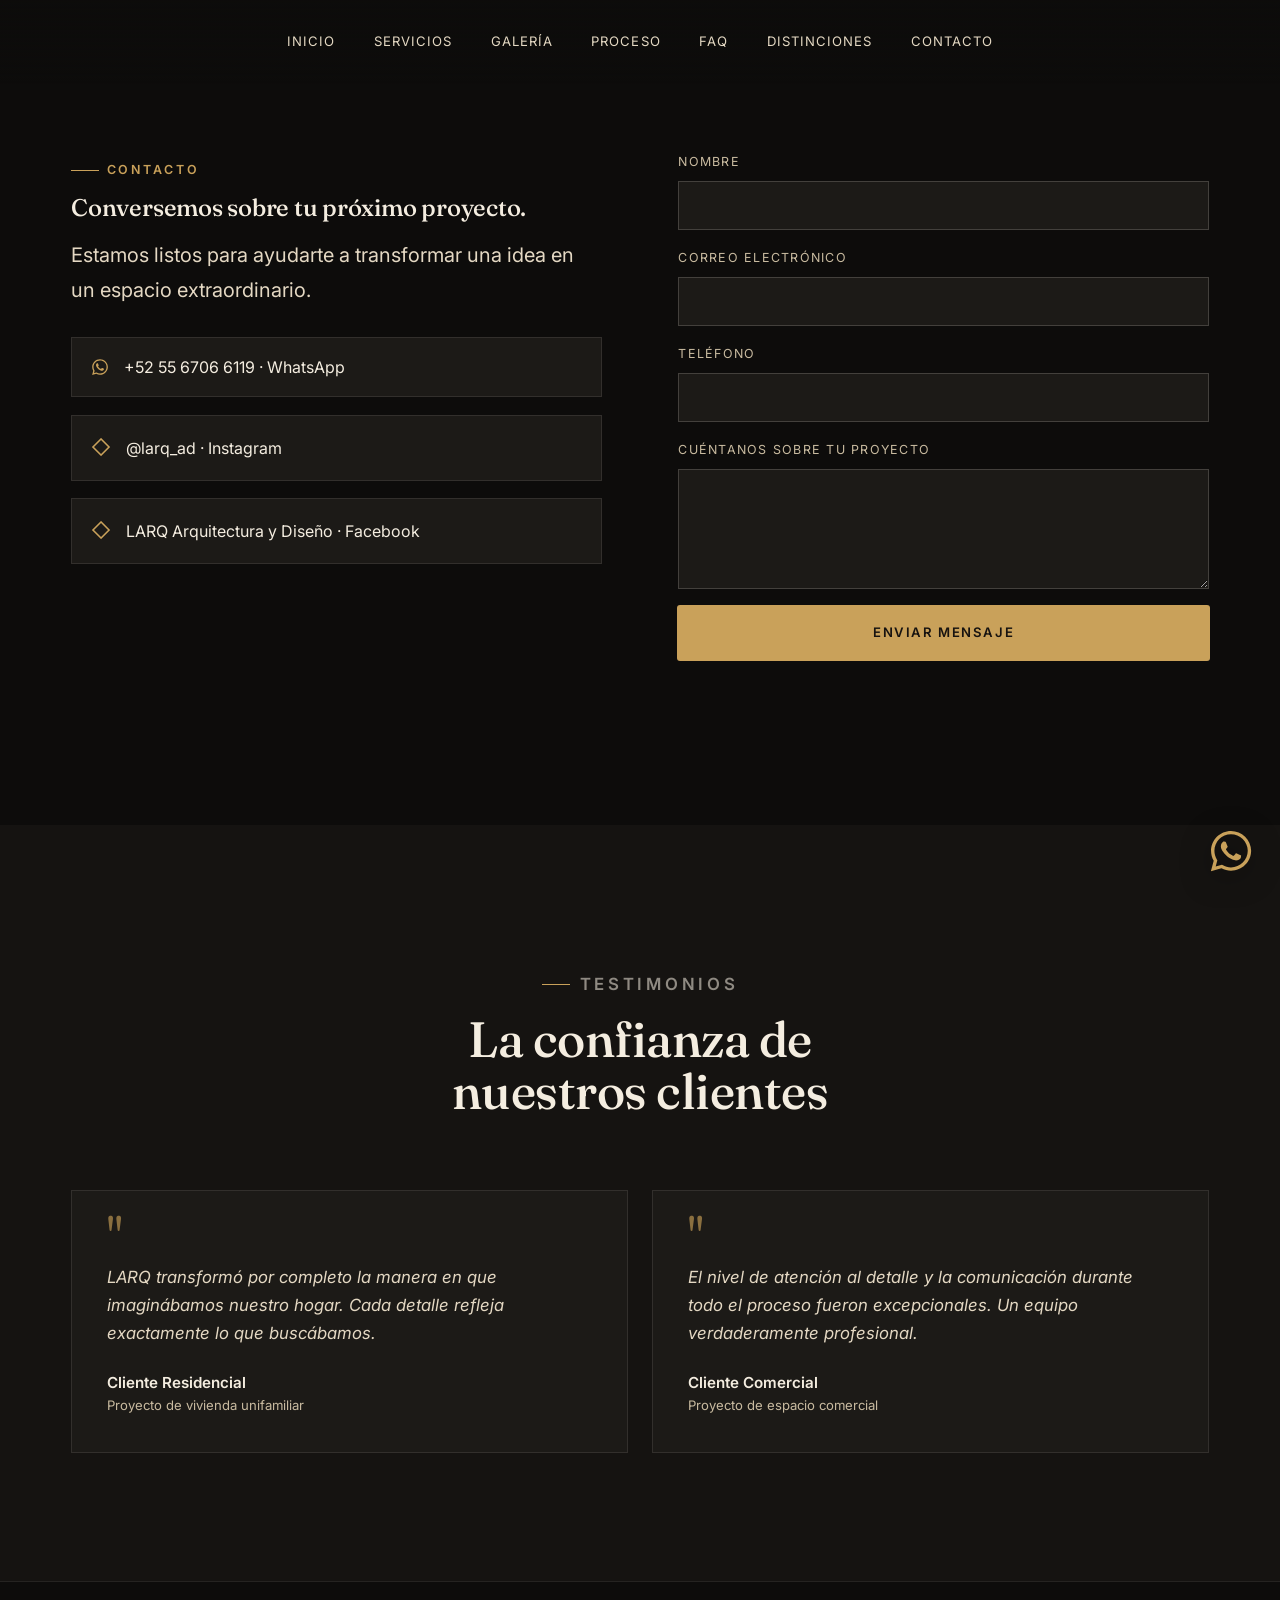
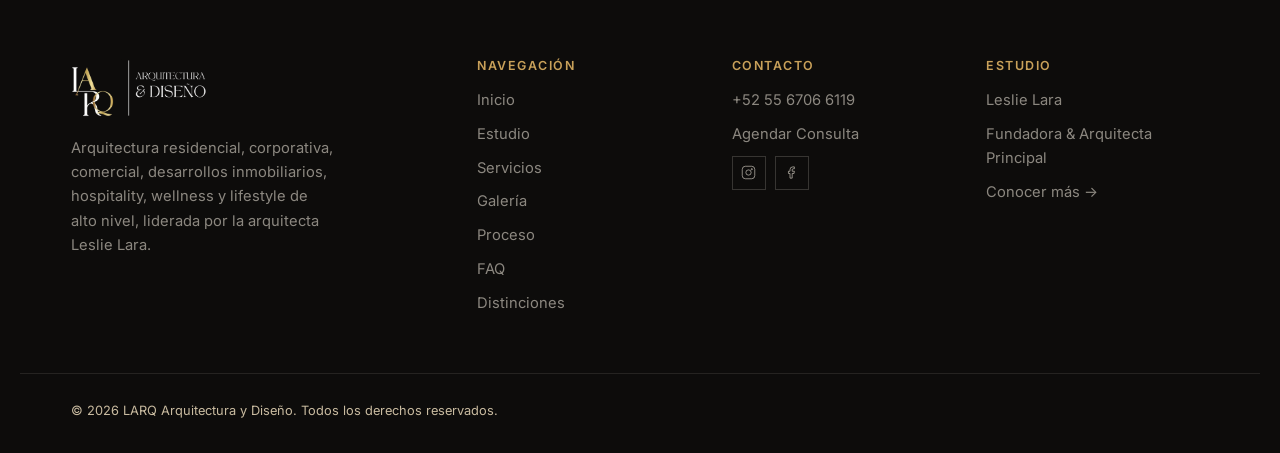
==== commit 049faf84: "Prepara migración a Hostinger: formulario con envío de correo propio y cache headers - send-mail.php" ====
--- a/contacto.html
+++ b/contacto.html
@@ -106,10 +106,11 @@
             </div>
           </div>
           <div class="contact-form-wrap reveal">
-            <!-- Conectado al Formspree de EdgeBeyond (mismo endpoint que Emerald Spring Hill), enviando a admin@edgebeyond.solutions -->
-            <form class="contact-form" data-contact-form action="https://formspree.io/f/xjgndogp" method="POST">
+            <!-- Envía por send-mail.php (requiere PHP, Hostinger). Destino de pruebas: contact@edgebeyond.solutions — cambiar a send-mail.php cuando se confirme el correo real del cliente. -->
+            <form class="contact-form" data-contact-form action="send-mail.php" method="POST">
               <input type="hidden" name="_subject" value="Nuevo mensaje de contacto — Sitio LARQ">
               <input type="hidden" name="_sitio" value="larqad.com">
+              <input type="text" name="_gotcha" style="position:absolute; left:-9999px;" tabindex="-1" autocomplete="off" aria-hidden="true">
               <div class="field">
                 <label for="name">Nombre</label>
                 <input id="name" name="name" type="text" required autocomplete="name">
--- a/styles.css
+++ b/styles.css
@@ -564,7 +564,7 @@
 /* Footer */
 .footer { border-top: 1px solid var(--line); padding: clamp(3rem, 6vw, 5rem) 0 2rem; }
 .footer-grid { display: grid; gap: 2.5rem; grid-template-columns: 1fr; }
-.footer-logo img { height: 58px; }
+.footer-logo img { height: 58px; width: auto; }
 .footer-cols { display: grid; gap: 2rem; grid-template-columns: repeat(2, 1fr); }
 .footer-col h3 { font-family: var(--sans); font-size: .78rem; letter-spacing: .12em; text-transform: uppercase; color: var(--gold); margin-bottom: 1rem; font-weight: 600;}
 .footer-col a, .footer-col span { display: block; color: var(--beige-mute); font-size: .92rem; margin-bottom: .6rem; }
@@ -597,7 +597,7 @@
   display: flex; align-items: center; justify-content: center;
   animation: splashOut .5s var(--ease-out) 1.8s forwards;
 }
-.splash img { height: 180px; animation: splashLogo 1.6s var(--ease-soft); }
+.splash img { height: 180px; width: auto; animation: splashLogo 1.6s var(--ease-soft); }
 @keyframes splashLogo { from { opacity: 0; transform: translateY(10px); } to { opacity: 1; transform: translateY(0); } }
 @keyframes splashOut { to { opacity: 0; visibility: hidden; pointer-events: none; } }
 
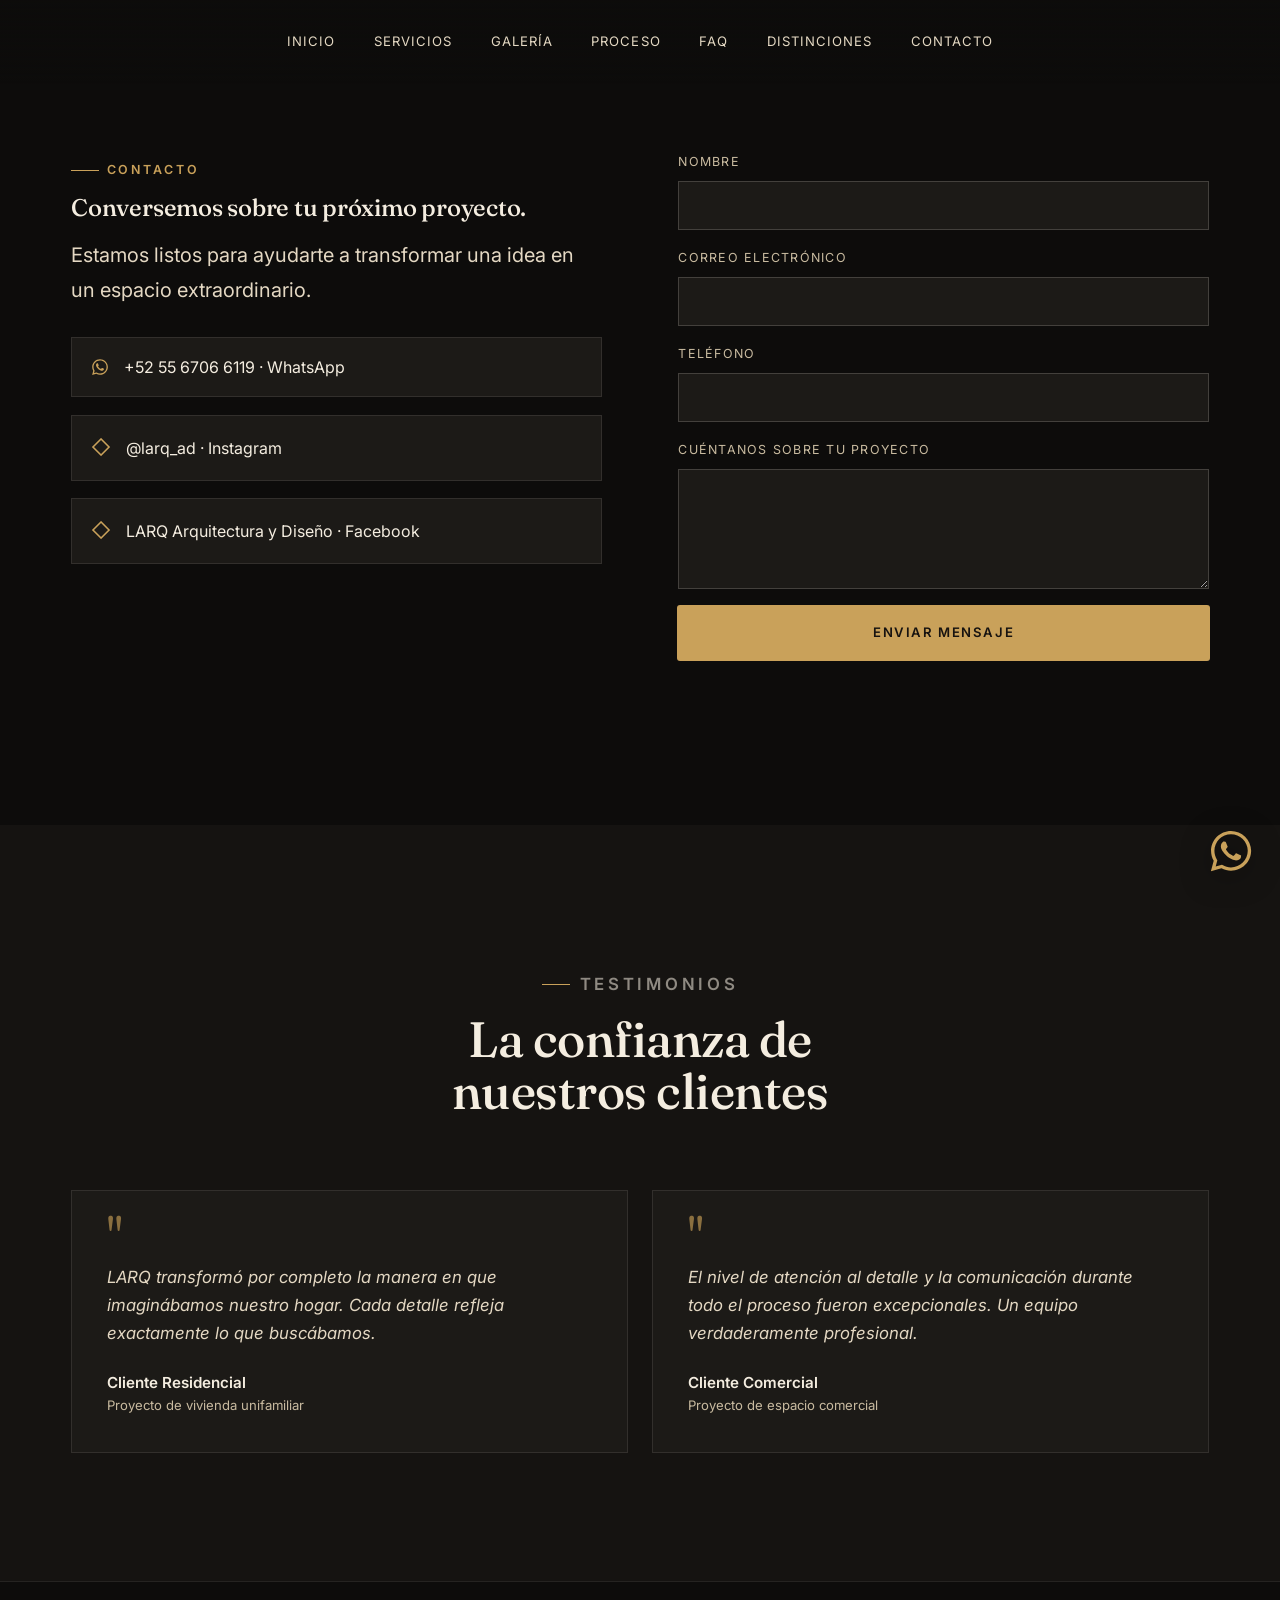
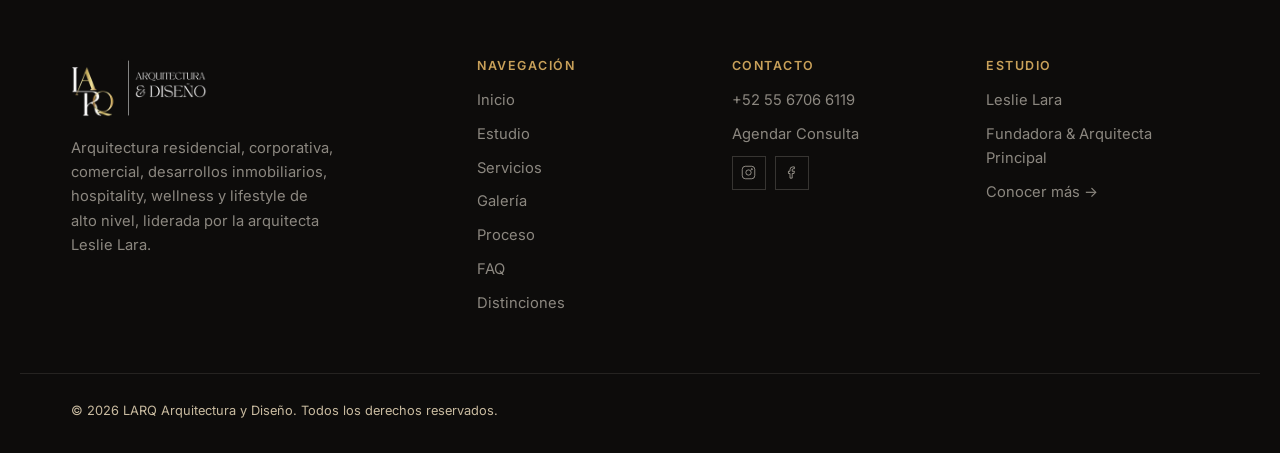
==== commit d0e3ebd1: "Sirve imágenes más chicas en mobile: logo de nav/footer y retrato de Leslie Reduce ~280 KiB de trans" ====
--- a/contacto.html
+++ b/contacto.html
@@ -36,9 +36,9 @@
        para pegar aquí. -->
   <link rel="preconnect" href="https://fonts.googleapis.com">
   <link rel="preconnect" href="https://fonts.gstatic.com" crossorigin>
-  <link rel="preload" as="style" href="https://fonts.googleapis.com/css2?family=Fraunces:ital,opsz,wght@0,9..144,300..700;1,9..144,300..700&family=Inter:wght@300;400;500;600;700&display=swap">
-  <link href="https://fonts.googleapis.com/css2?family=Fraunces:ital,opsz,wght@0,9..144,300..700;1,9..144,300..700&family=Inter:wght@300;400;500;600;700&display=swap" rel="stylesheet" media="print" onload="this.media='all'">
-  <noscript><link href="https://fonts.googleapis.com/css2?family=Fraunces:ital,opsz,wght@0,9..144,300..700;1,9..144,300..700&family=Inter:wght@300;400;500;600;700&display=swap" rel="stylesheet"></noscript>
+  <link rel="preload" as="style" href="https://fonts.googleapis.com/css2?family=Fraunces:ital,opsz,wght@0,9..144,300..700;1,9..144,300..700&family=Inter:wght@300;400;500;600;700&display=optional">
+  <link href="https://fonts.googleapis.com/css2?family=Fraunces:ital,opsz,wght@0,9..144,300..700;1,9..144,300..700&family=Inter:wght@300;400;500;600;700&display=optional" rel="stylesheet" media="print" onload="this.media='all'">
+  <noscript><link href="https://fonts.googleapis.com/css2?family=Fraunces:ital,opsz,wght@0,9..144,300..700;1,9..144,300..700&family=Inter:wght@300;400;500;600;700&display=optional" rel="stylesheet"></noscript>
   <link rel="stylesheet" href="styles.css?v=1">
 </head>
 <body>
@@ -71,7 +71,7 @@
   </header>
 
   <div class="mobile-menu" id="mobile-menu">
-    <div class="nav-logo"><img src="assets/img/logo-full.webp" alt="LARQ Arquitectura y Diseño" width="800" height="341"></div>
+    <div class="nav-logo"><img src="assets/img/logo-full-sm.webp" alt="LARQ Arquitectura y Diseño" width="300" height="128"></div>
     <a href="index.html">Inicio</a>
     <a href="servicios.html">Servicios</a>
     <a href="galeria.html">Galería</a>
@@ -106,7 +106,7 @@
             </div>
           </div>
           <div class="contact-form-wrap reveal">
-            <!-- Envía por send-mail.php (requiere PHP, Hostinger). Destino de pruebas: contact@edgebeyond.solutions — cambiar a send-mail.php cuando se confirme el correo real del cliente. -->
+            <!-- Envía por send-mail.php (Hostinger, requiere PHP). Destino: leslielara@larqad.com -->
             <form class="contact-form" data-contact-form action="send-mail.php" method="POST">
               <input type="hidden" name="_subject" value="Nuevo mensaje de contacto — Sitio LARQ">
               <input type="hidden" name="_sitio" value="larqad.com">
@@ -168,7 +168,7 @@
   <footer class="footer">
     <div class="container footer-grid">
       <div>
-        <div class="footer-logo"><img src="assets/img/logo-full.webp" alt="LARQ Arquitectura y Diseño" width="800" height="341"></div>
+        <div class="footer-logo"><img src="assets/img/logo-full-sm.webp" alt="LARQ Arquitectura y Diseño" width="300" height="128"></div>
         <p style="margin-top:1.2rem; color:var(--beige-mute); max-width:32ch; font-size:.92rem;">Arquitectura residencial, corporativa, comercial, desarrollos inmobiliarios, hospitality, wellness y lifestyle de alto nivel, liderada por la arquitecta Leslie Lara.</p>
       </div>
       <div class="footer-cols">
